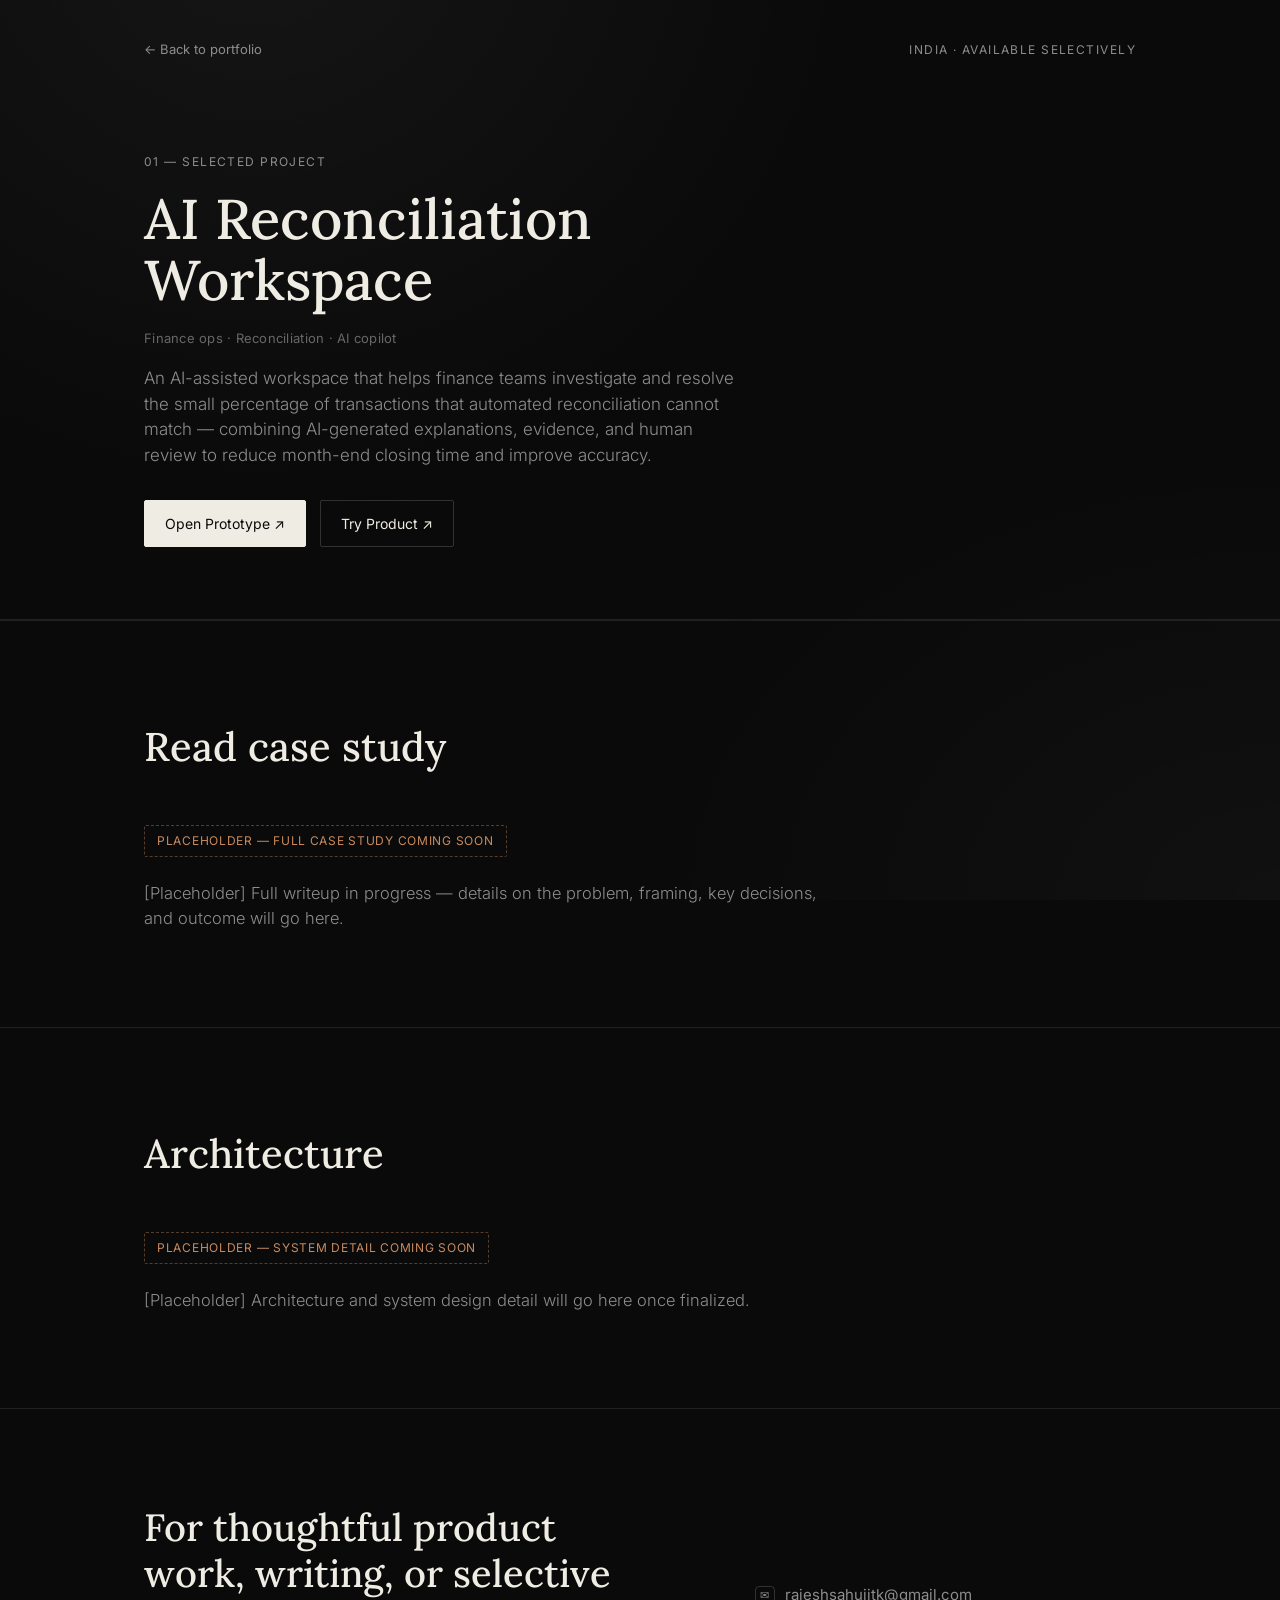
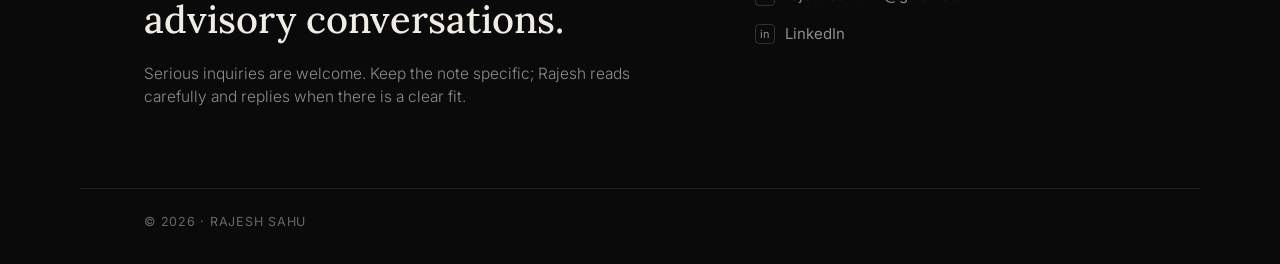
==== projects/ai-reconciliation-workspace.html @ 12efa10c "Add files via upload" ====
<!DOCTYPE html>
<html lang="en">
<head>
<meta charset="UTF-8">
<meta name="viewport" content="width=device-width, initial-scale=1.0">
<title>AI Reconciliation Workspace — Rajesh Sahu</title>
<meta name="description" content="Case study: an AI-assisted workspace for resolving unmatched finance reconciliation transactions.">
<link rel="icon" href="../favicon.ico" sizes="any">
<link rel="apple-touch-icon" href="../apple-touch-icon.png">
<link rel="preconnect" href="https://fonts.googleapis.com">
<link rel="preconnect" href="https://fonts.gstatic.com" crossorigin>
<link href="https://fonts.googleapis.com/css2?family=Lora:ital,wght@0,400;0,500;0,600;1,400;1,500&family=Inter:wght@300;400;500;600&display=swap" rel="stylesheet">
<link rel="stylesheet" href="../styles.css">
</head>
<body>

  <div class="grain"></div>

  <header class="site-header">
    <div class="wrap header-inner">
      <a class="back-link" href="../index.html">← Back to portfolio</a>
      <span class="header-meta">India · Available selectively</span>
    </div>
  </header>

  <section class="project-hero">
    <div class="wrap">
      <span class="section-label">01 — Selected project</span>
      <h1 class="project-title">AI Reconciliation Workspace</h1>
      <p class="project-tags">Finance ops · Reconciliation · AI copilot</p>
      <p class="project-oneliner">
        An AI-assisted workspace that helps finance teams investigate and resolve the small
        percentage of transactions that automated reconciliation cannot match — combining
        AI-generated explanations, evidence, and human review to reduce month-end closing time
        and improve accuracy.
      </p>
      <div class="cta-row">
        <a class="cta-button primary" href="#" target="_blank" rel="noopener">Open Prototype ↗</a>
        <a class="cta-button" href="#" target="_blank" rel="noopener">Try Product ↗</a>
      </div>
    </div>
  </section>

  <section class="section">
    <div class="wrap">
      <div class="section-head">
        <h2>Read case study</h2>
      </div>
      <div class="case-copy">
        <span class="placeholder-note">Placeholder — full case study coming soon</span>
        <p>[Placeholder] Full writeup in progress — details on the problem, framing, key decisions, and outcome will go here.</p>
      </div>
    </div>
  </section>

  <section class="section">
    <div class="wrap">
      <div class="section-head">
        <h2>Architecture</h2>
      </div>
      <div class="case-copy">
        <span class="placeholder-note">Placeholder — system detail coming soon</span>
        <p>[Placeholder] Architecture and system design detail will go here once finalized.</p>
      </div>
    </div>
  </section>

  <footer class="site-footer" id="contact">
    <div class="wrap footer-grid">
      <div class="footer-copy">
        <h2>For thoughtful product work, writing, or selective advisory conversations.</h2>
        <p>Serious inquiries are welcome. Keep the note specific; Rajesh reads carefully and replies when there is a clear fit.</p>
      </div>
      <div class="footer-contact">
        <a href="mailto:rajeshsahuiitk@gmail.com" class="contact-link">
          <span class="icon">✉</span> rajeshsahuiitk@gmail.com
        </a>
        <a href="https://www.linkedin.com/in/sahu-rajesh-160608/" target="_blank" rel="noopener" class="contact-link">
          <span class="icon">in</span> LinkedIn
        </a>
      </div>
    </div>
    <div class="wrap footer-bottom">
      <span>© 2026 · Rajesh Sahu</span>
    </div>
  </footer>

  <script src="../script.js"></script>
</body>
</html>
---- styles.css ----
/* ===================================================
   Tokens
=================================================== */
:root{
  --bg:            #0a0a0b;
  --bg-raised:     #0f0f11;
  --ink:           #efece3;
  --ink-dim:       #8d8d8d;
  --ink-faint:     #67676a;
  --line:          rgba(255,255,255,0.09);
  --line-strong:   rgba(255,255,255,0.16);
  --accent:        #c98a5e; /* quiet warm clay, used only for the arrow hover */

  --serif: 'Lora', Georgia, serif;
  --sans:  'Inter', -apple-system, BlinkMacSystemFont, sans-serif;

  --wrap: 1120px;
  --pad:  clamp(24px, 5vw, 96px);
}

*{ box-sizing: border-box; }
html{ scroll-behavior: smooth; }

body{
  margin:0;
  background: var(--bg);
  color: var(--ink);
  font-family: var(--sans);
  font-weight: 400;
  -webkit-font-smoothing: antialiased;
  line-height: 1.5;
  overflow-x: hidden;
}

.wrap{
  max-width: var(--wrap);
  margin: 0 auto;
  padding-left: var(--pad);
  padding-right: var(--pad);
}

/* faint film-grain / vignette so the black doesn't read flat */
.grain{
  position: fixed;
  inset: 0;
  pointer-events: none;
  z-index: 0;
  background:
    radial-gradient(ellipse at 20% -10%, rgba(255,255,255,0.05), transparent 45%),
    radial-gradient(ellipse at 100% 100%, rgba(255,255,255,0.03), transparent 40%);
}

h1,h2,h3{
  font-family: var(--serif);
  font-weight: 500;
  margin: 0;
  color: var(--ink);
}

a{ color: inherit; text-decoration: none; }

.eyebrow, .section-label, .header-meta{
  font-family: var(--sans);
  font-size: 12px;
  letter-spacing: 0.12em;
  text-transform: uppercase;
  color: var(--ink-dim);
}

/* ===================================================
   Header
=================================================== */
.site-header{
  position: relative;
  z-index: 2;
  padding-top: 40px;
}
.header-inner{
  display: flex;
  justify-content: space-between;
  align-items: baseline;
  flex-wrap: wrap;
  gap: 8px;
}

/* ===================================================
   Hero
=================================================== */
.hero{
  position: relative;
  z-index: 2;
  padding-top: clamp(56px, 10vw, 120px);
  padding-bottom: clamp(64px, 8vw, 110px);
}
.hero-title{
  font-size: clamp(40px, 6.4vw, 84px);
  line-height: 1.06;
  letter-spacing: -0.01em;
  max-width: 18ch;
}
.hero-title-muted{ color: var(--ink-dim); }

.hero-sub{
  margin-top: 32px;
  max-width: 56ch;
  font-size: clamp(16px, 1.6vw, 19px);
  color: var(--ink-dim);
  font-weight: 300;
}

.hero-links{
  margin-top: 40px;
  display: flex;
  gap: 32px;
  flex-wrap: wrap;
}
.hero-links a{
  font-size: 15px;
  color: var(--ink);
  padding-bottom: 2px;
  border-bottom: 1px solid var(--line-strong);
  transition: border-color .25s ease, color .25s ease;
}
.hero-links a:hover{ color: var(--accent); border-color: var(--accent); }
.arrow{ display: inline-block; transition: transform .25s ease; }
.hero-links a:hover .arrow{ transform: translate(2px, 2px); }

/* ===================================================
   Now strip
=================================================== */
.now-strip{
  position: relative;
  z-index: 2;
  border-top: 1px solid var(--line);
  border-bottom: 1px solid var(--line);
  padding: 22px 0;
}
.now-inner{
  display: flex;
  align-items: center;
  gap: clamp(20px, 4vw, 48px);
  flex-wrap: wrap;
}
.now-label{
  font-family: var(--sans);
  font-size: 12px;
  letter-spacing: 0.12em;
  text-transform: uppercase;
  color: var(--ink-faint);
  flex-shrink: 0;
}
.now-list{
  list-style: none;
  margin: 0;
  padding: 0;
  display: flex;
  gap: clamp(20px, 4vw, 40px);
  flex-wrap: wrap;
  font-size: 14.5px;
  color: var(--ink);
  font-weight: 300;
}
.now-key{
  color: var(--ink-faint);
  margin-right: 6px;
}

/* ===================================================
   Experiments
=================================================== */
.exp-grid{
  border-top: 1px solid var(--line);
  display: grid;
  grid-template-columns: repeat(auto-fill, minmax(240px, 1fr));
}
.exp-card{
  display: flex;
  align-items: center;
  justify-content: space-between;
  gap: 12px;
  padding: 20px 22px;
  border-bottom: 1px solid var(--line);
  border-right: 1px solid var(--line);
  transition: background-color .25s ease;
}
.exp-card:hover{ background: rgba(255,255,255,0.02); }
.exp-name{
  font-family: var(--serif);
  font-size: 17px;
  color: var(--ink);
}
.exp-arrow{
  font-size: 15px;
  color: var(--ink-faint);
  transition: transform .25s ease, color .25s ease;
}
.exp-card:hover .exp-arrow{ color: var(--accent); transform: translate(2px,-2px); }

/* ===================================================
   Sections shared
=================================================== */
.section{
  position: relative;
  z-index: 2;
  padding: clamp(56px, 8vw, 96px) 0;
  border-top: 1px solid var(--line);
}
.section-head{
  display: flex;
  justify-content: space-between;
  align-items: baseline;
  flex-wrap: wrap;
  gap: 12px;
  margin-bottom: clamp(28px, 4vw, 48px);
}
.section-head h2{
  font-size: clamp(28px, 3.2vw, 40px);
}

/* rows: projects + writing list */
.list{ border-top: 1px solid var(--line); }
.row{
  display: grid;
  grid-template-columns: 88px 1fr;
  gap: 24px;
  padding: 32px 0;
  border-bottom: 1px solid var(--line);
  transition: background-color .3s ease;
}
.row:hover{ background: rgba(255,255,255,0.015); }
.row-index{
  font-family: var(--sans);
  font-size: 13px;
  letter-spacing: 0.08em;
  color: var(--ink-faint);
  padding-top: 6px;
}
.row-year{ font-variant-numeric: tabular-nums; }

.row-title-line{
  display: flex;
  align-items: center;
  justify-content: space-between;
  gap: 16px;
}
.row-title-line h3{
  font-size: clamp(20px, 2.4vw, 28px);
  font-weight: 500;
}
.row-arrow{
  font-size: 18px;
  color: var(--ink-faint);
  flex-shrink: 0;
  transition: transform .25s ease, color .25s ease;
}
.row:hover .row-arrow{
  color: var(--accent);
  transform: translate(3px, -3px);
}
.row-tags{
  margin: 10px 0 0;
  font-size: 13px;
  letter-spacing: 0.02em;
  color: var(--ink-faint);
}
.row-desc{
  margin: 14px 0 0;
  max-width: 68ch;
  color: var(--ink-dim);
  font-weight: 300;
  font-size: 16px;
}
.row-takeaway{
  margin: 12px 0 0;
  max-width: 68ch;
  font-size: 14.5px;
  font-style: italic;
  color: var(--ink-dim);
  font-weight: 300;
}
.takeaway-label{
  font-style: normal;
  color: var(--ink-faint);
  letter-spacing: 0.02em;
}

/* reveal-on-scroll */
.reveal{
  opacity: 0;
  transform: translateY(14px);
  transition: opacity .6s ease, transform .6s ease;
}
.reveal.in{
  opacity: 1;
  transform: translateY(0);
}

/* ===================================================
   Bio
=================================================== */
.bio-grid{
  display: grid;
  grid-template-columns: 1.3fr 1fr;
  gap: clamp(32px, 6vw, 96px);
}
.bio-copy h2{
  font-size: clamp(28px, 3.2vw, 40px);
  margin-bottom: 24px;
}
.bio-copy p{
  max-width: 46ch;
  color: var(--ink-dim);
  font-weight: 300;
  font-size: 17px;
}
.operating-notes{
  border-top: 1px solid var(--line);
  padding-top: 20px;
}
.operating-notes ul{
  list-style: none;
  margin: 20px 0 0;
  padding: 0;
  display: flex;
  flex-direction: column;
  gap: 14px;
}
.operating-notes li{
  font-size: 15.5px;
  color: var(--ink);
  font-weight: 300;
  padding-bottom: 14px;
  border-bottom: 1px solid var(--line);
}
.operating-notes li:last-child{ border-bottom: none; padding-bottom: 0; }

/* ===================================================
   Footer / Contact
=================================================== */
.site-footer{
  position: relative;
  z-index: 2;
  border-top: 1px solid var(--line);
  padding-top: clamp(56px, 8vw, 96px);
}
.footer-grid{
  display: grid;
  grid-template-columns: 1.4fr 1fr;
  gap: clamp(32px, 6vw, 96px);
  padding-bottom: clamp(40px, 6vw, 64px);
}
.footer-copy h2{
  font-size: clamp(26px, 3.4vw, 38px);
  line-height: 1.2;
  max-width: 20ch;
}
.footer-copy p{
  margin-top: 20px;
  max-width: 50ch;
  color: var(--ink-dim);
  font-weight: 300;
  font-size: 15.5px;
}
.footer-contact{
  display: flex;
  flex-direction: column;
  gap: 16px;
  align-items: flex-start;
  justify-content: center;
}
.contact-link{
  display: inline-flex;
  align-items: center;
  gap: 10px;
  font-size: 15px;
  color: var(--ink-dim);
  transition: color .25s ease;
}
.contact-link .icon{
  display: inline-flex;
  align-items: center;
  justify-content: center;
  width: 20px; height: 20px;
  font-size: 11px;
  border: 1px solid var(--line-strong);
  border-radius: 4px;
  color: var(--ink-dim);
}
.contact-link:hover{ color: var(--ink); }
.contact-link:hover .icon{ color: var(--accent); border-color: var(--accent); }

.footer-bottom{
  border-top: 1px solid var(--line);
  padding-top: 24px;
  padding-bottom: 32px;
  font-size: 12.5px;
  letter-spacing: 0.06em;
  text-transform: uppercase;
  color: var(--ink-faint);
}

/* ===================================================
   Project detail pages
=================================================== */
.back-link{
  font-size: 13px;
  color: var(--ink-dim);
  transition: color .25s ease;
}
.back-link:hover{ color: var(--ink); }

.project-hero{
  position: relative;
  z-index: 2;
  padding-top: clamp(48px, 8vw, 88px);
  padding-bottom: clamp(48px, 6vw, 72px);
  border-bottom: 1px solid var(--line);
}
.project-title{
  margin-top: 16px;
  font-size: clamp(32px, 5vw, 56px);
  line-height: 1.1;
  max-width: 20ch;
}
.project-tags{
  margin-top: 18px;
  font-size: 13px;
  letter-spacing: 0.02em;
  color: var(--ink-faint);
}
.project-oneliner{
  margin-top: 18px;
  max-width: 60ch;
  font-size: 17px;
  color: var(--ink-dim);
  font-weight: 300;
}
.cta-row{
  margin-top: 32px;
  display: flex;
  gap: 14px;
  flex-wrap: wrap;
}
.cta-button{
  font-size: 14px;
  padding: 12px 20px;
  border: 1px solid var(--line-strong);
  border-radius: 2px;
  transition: border-color .25s ease, color .25s ease, background-color .25s ease;
}
.cta-button:hover{
  border-color: var(--accent);
  color: var(--accent);
}
.cta-button.primary{
  background: var(--ink);
  color: var(--bg);
  border-color: var(--ink);
}
.cta-button.primary:hover{
  background: var(--accent);
  border-color: var(--accent);
  color: var(--bg);
}

.case-copy p{
  max-width: 68ch;
  color: var(--ink-dim);
  font-weight: 300;
  font-size: 16.5px;
  margin: 0 0 20px;
}
.case-copy p:last-child{ margin-bottom: 0; }
.case-copy h3{
  font-size: clamp(18px, 2vw, 22px);
  margin: 36px 0 14px;
}
.case-copy h3:first-child{ margin-top: 0; }
.case-copy strong{
  color: var(--ink);
  font-weight: 500;
}
.placeholder-note{
  display: inline-block;
  margin-bottom: 24px;
  font-size: 12px;
  letter-spacing: 0.06em;
  text-transform: uppercase;
  color: var(--accent);
  border: 1px dashed rgba(201,138,94,0.4);
  padding: 6px 12px;
  border-radius: 2px;
}

/* ===================================================
   Responsive
=================================================== */
@media (max-width: 760px){
  .bio-grid, .footer-grid{ grid-template-columns: 1fr; }
  .row{ grid-template-columns: 48px 1fr; gap: 16px; }
  .hero-links{ gap: 20px; }
  .now-inner{ flex-direction: column; align-items: flex-start; gap: 12px; }
  .now-list{ flex-direction: column; gap: 8px; }
  .exp-grid{ grid-template-columns: 1fr; }
}

@media (prefers-reduced-motion: reduce){
  *{ transition: none !important; scroll-behavior: auto !important; }
  .reveal{ opacity: 1; transform: none; }
}
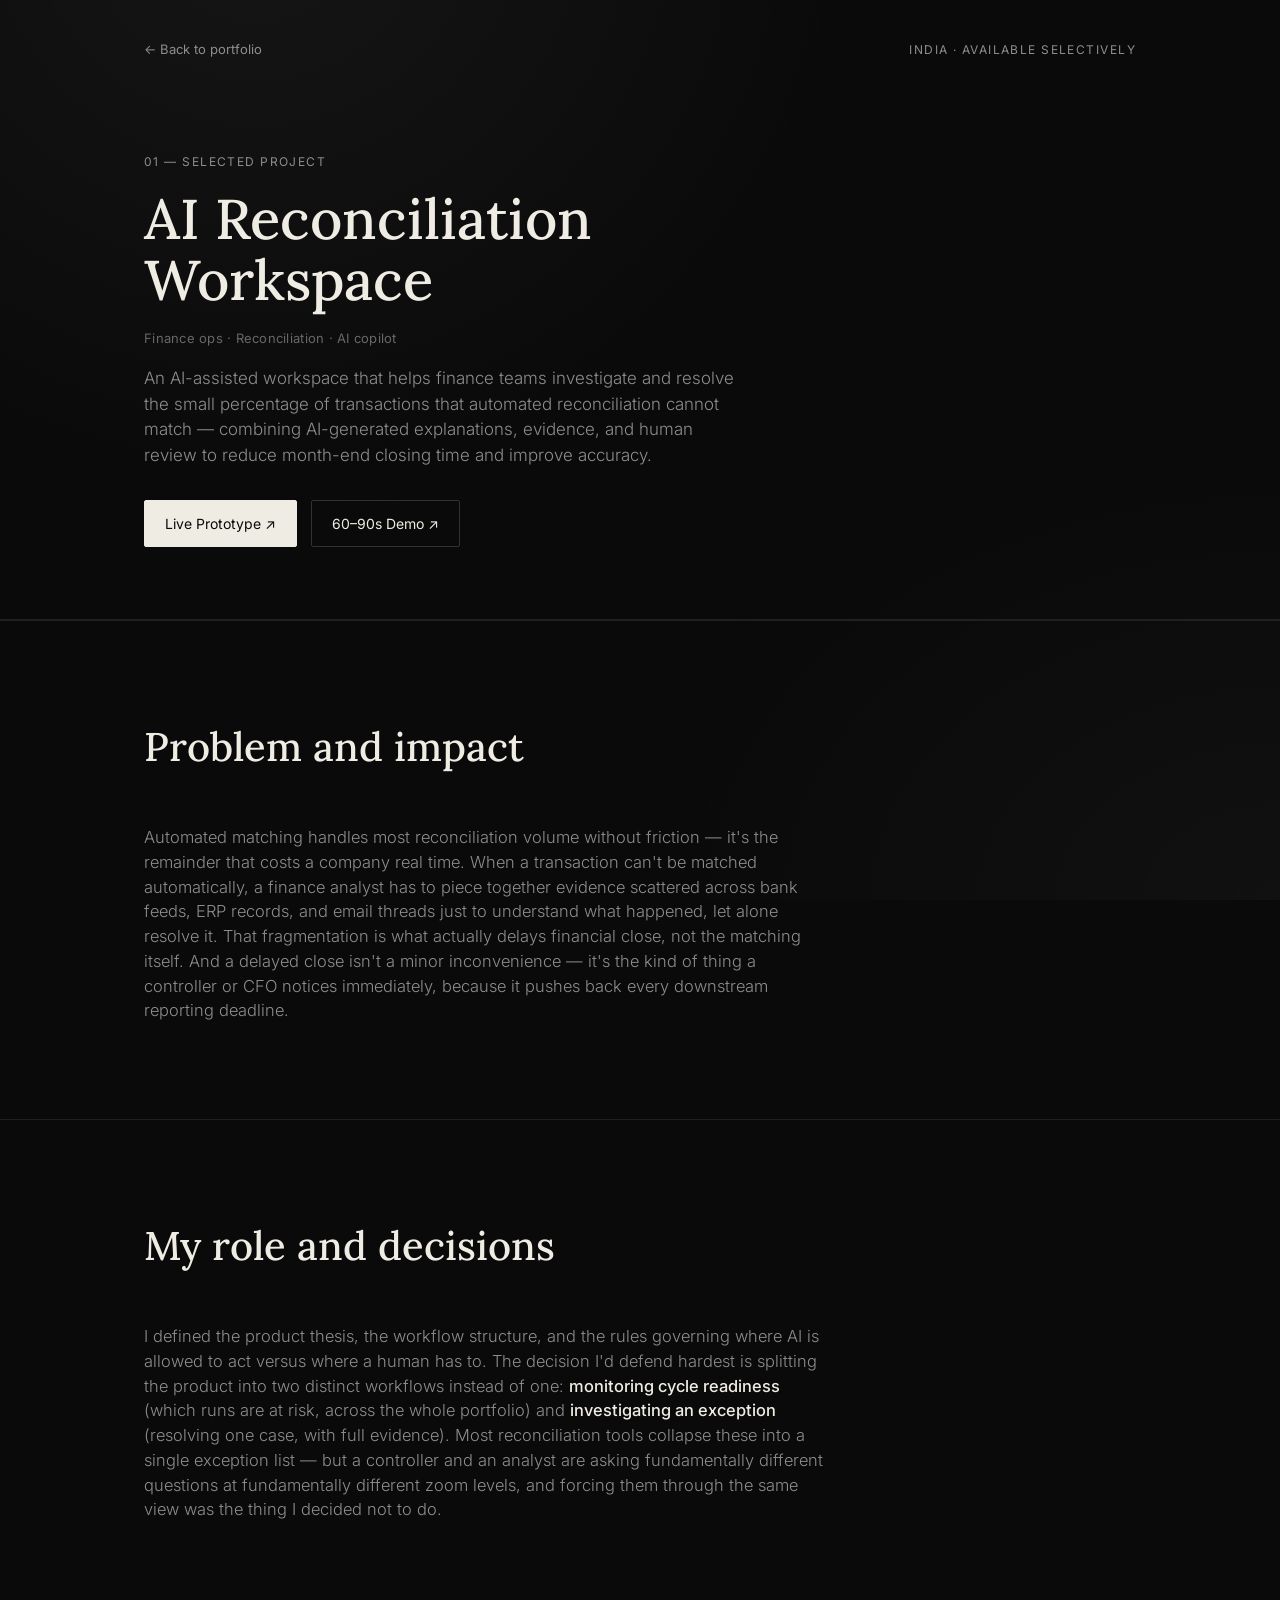
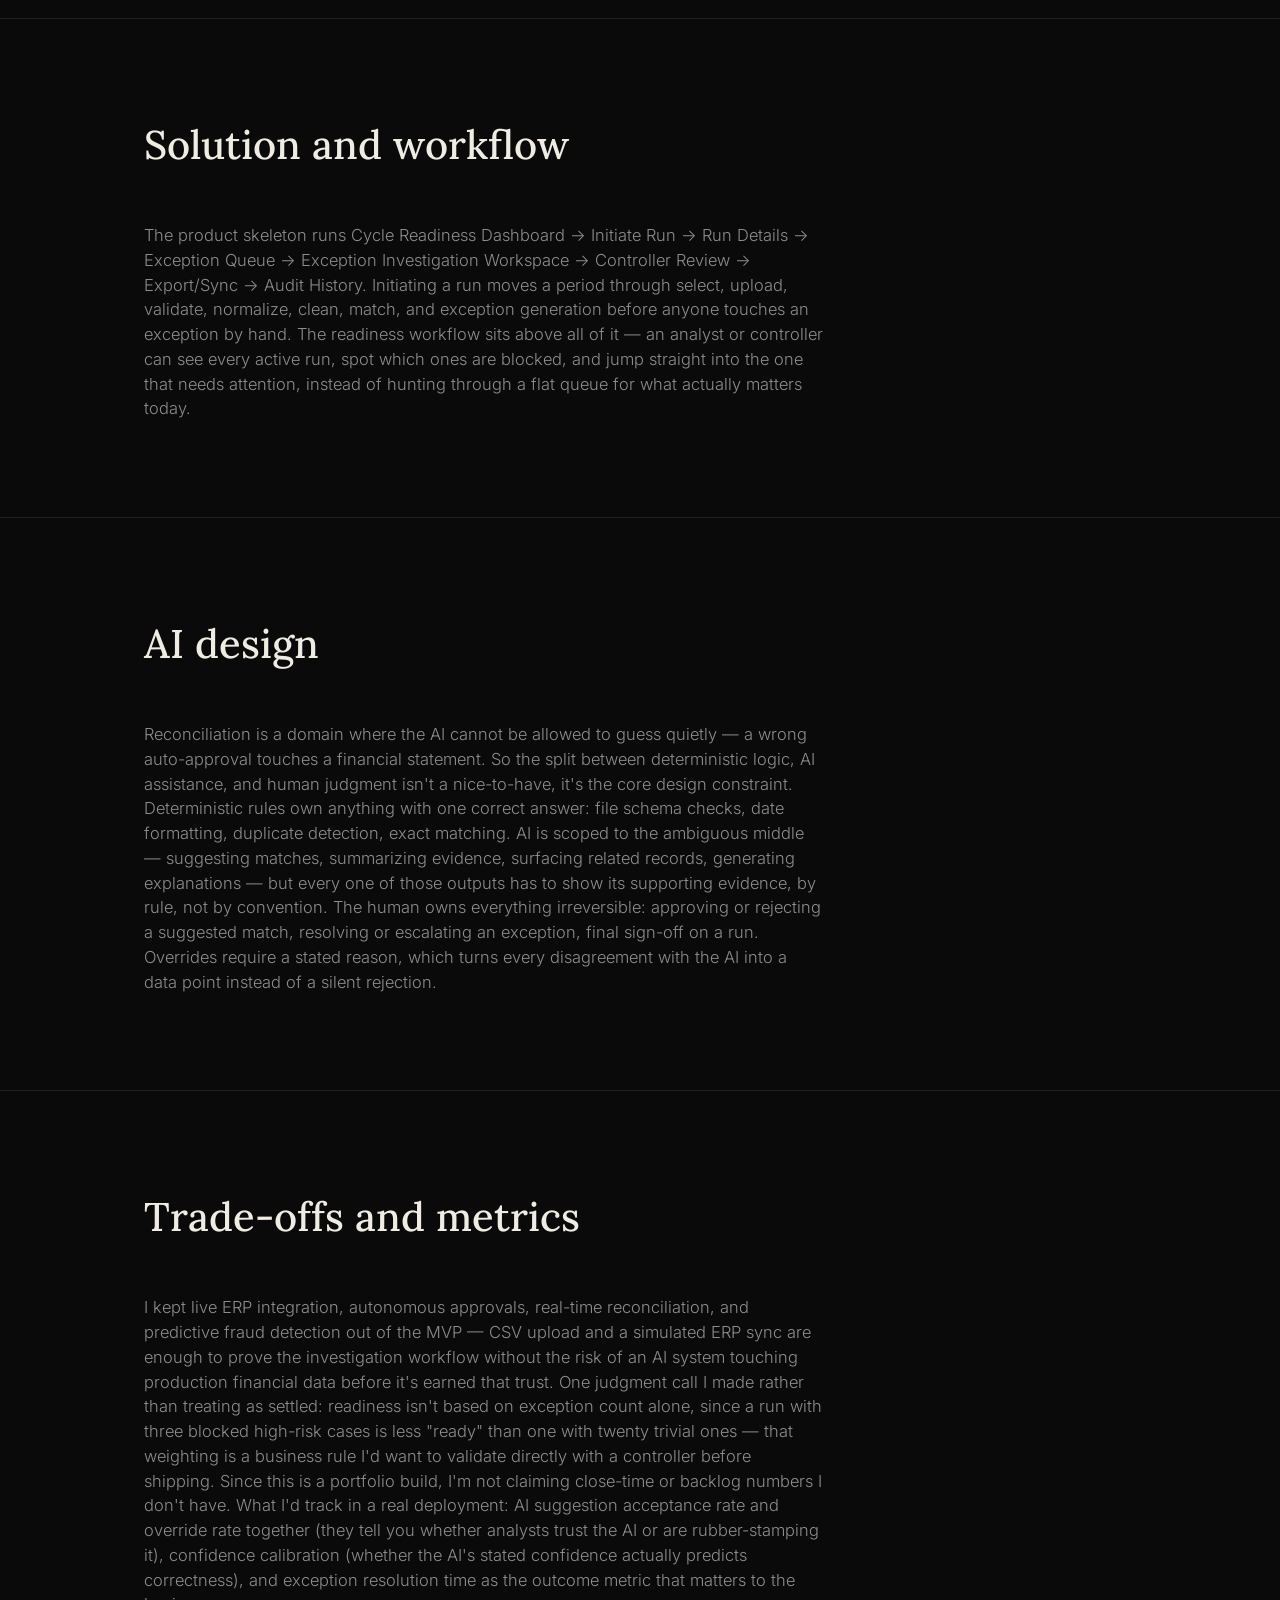
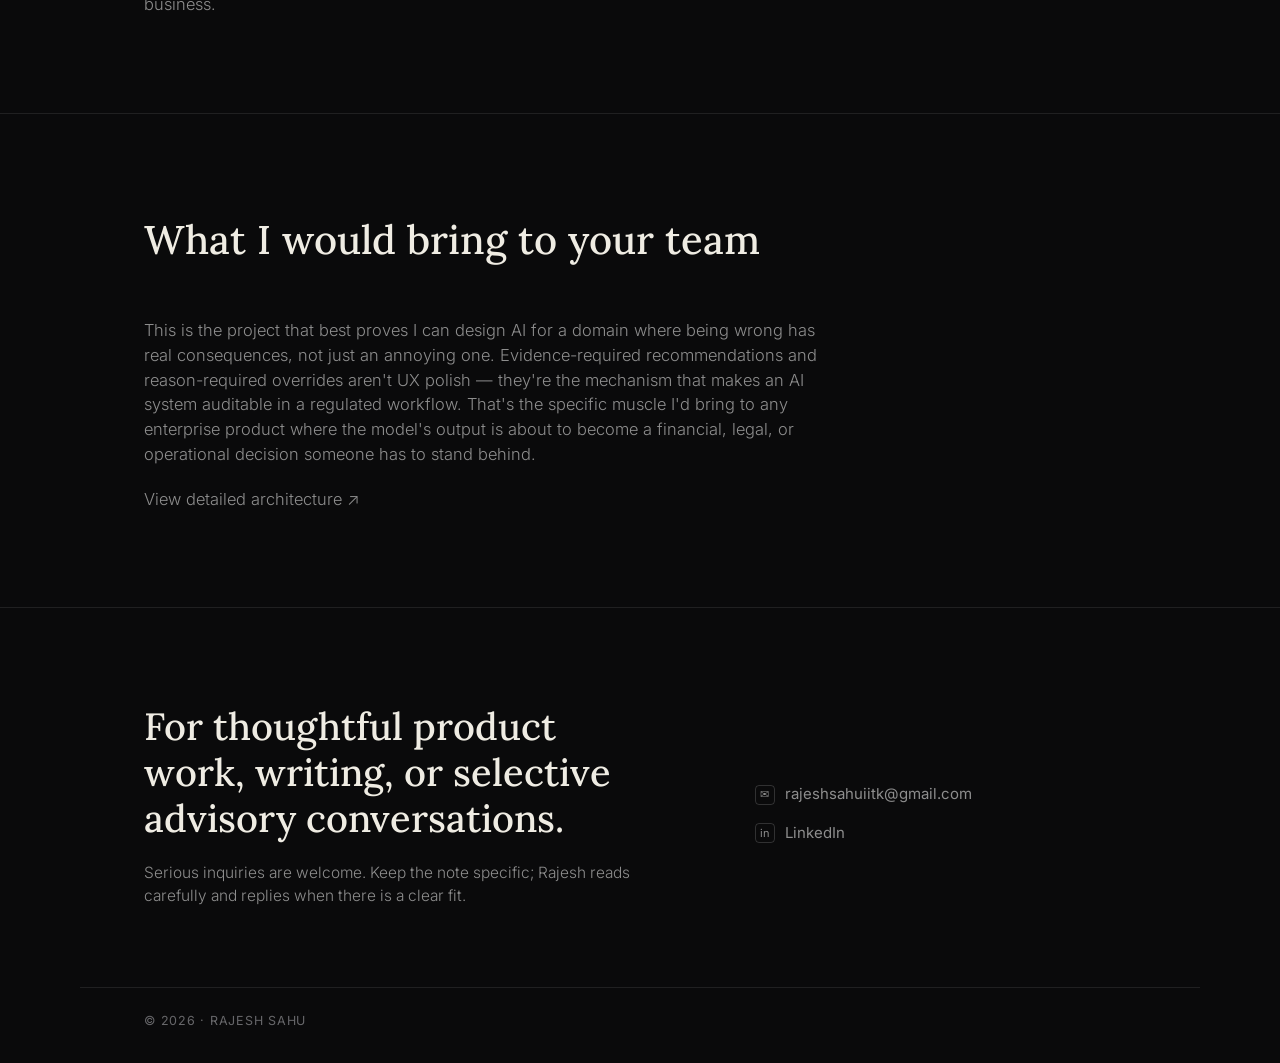
==== commit e2c20ad1: "Add files via upload" ====
--- a/projects/ai-reconciliation-workspace.html
+++ b/projects/ai-reconciliation-workspace.html
@@ -35,8 +35,8 @@
         and improve accuracy.
       </p>
       <div class="cta-row">
-        <a class="cta-button primary" href="#" target="_blank" rel="noopener">Open Prototype ↗</a>
-        <a class="cta-button" href="#" target="_blank" rel="noopener">Try Product ↗</a>
+        <a class="cta-button primary" href="#" target="_blank" rel="noopener">Live Prototype ↗</a>
+        <a class="cta-button" href="#" target="_blank" rel="noopener">60–90s Demo ↗</a>
       </div>
     </div>
   </section>
@@ -44,11 +44,10 @@
   <section class="section">
     <div class="wrap">
       <div class="section-head">
-        <h2>Read case study</h2>
+        <h2>Problem and impact</h2>
       </div>
       <div class="case-copy">
-        <span class="placeholder-note">Placeholder — full case study coming soon</span>
-        <p>[Placeholder] Full writeup in progress — details on the problem, framing, key decisions, and outcome will go here.</p>
+        <p>Automated matching handles most reconciliation volume without friction — it's the remainder that costs a company real time. When a transaction can't be matched automatically, a finance analyst has to piece together evidence scattered across bank feeds, ERP records, and email threads just to understand what happened, let alone resolve it. That fragmentation is what actually delays financial close, not the matching itself. And a delayed close isn't a minor inconvenience — it's the kind of thing a controller or CFO notices immediately, because it pushes back every downstream reporting deadline.</p>
       </div>
     </div>
   </section>
@@ -56,11 +55,55 @@
   <section class="section">
     <div class="wrap">
       <div class="section-head">
-        <h2>Architecture</h2>
+        <h2>My role and decisions</h2>
       </div>
       <div class="case-copy">
-        <span class="placeholder-note">Placeholder — system detail coming soon</span>
-        <p>[Placeholder] Architecture and system design detail will go here once finalized.</p>
+        <p>I defined the product thesis, the workflow structure, and the rules governing where AI is allowed to act versus where a human has to. The decision I'd defend hardest is splitting the product into two distinct workflows instead of one: <strong>monitoring cycle readiness</strong> (which runs are at risk, across the whole portfolio) and <strong>investigating an exception</strong> (resolving one case, with full evidence). Most reconciliation tools collapse these into a single exception list — but a controller and an analyst are asking fundamentally different questions at fundamentally different zoom levels, and forcing them through the same view was the thing I decided not to do.</p>
+      </div>
+    </div>
+  </section>
+
+  <section class="section">
+    <div class="wrap">
+      <div class="section-head">
+        <h2>Solution and workflow</h2>
+      </div>
+      <div class="case-copy">
+        <p>The product skeleton runs Cycle Readiness Dashboard → Initiate Run → Run Details → Exception Queue → Exception Investigation Workspace → Controller Review → Export/Sync → Audit History. Initiating a run moves a period through select, upload, validate, normalize, clean, match, and exception generation before anyone touches an exception by hand. The readiness workflow sits above all of it — an analyst or controller can see every active run, spot which ones are blocked, and jump straight into the one that needs attention, instead of hunting through a flat queue for what actually matters today.</p>
+      </div>
+    </div>
+  </section>
+
+  <section class="section">
+    <div class="wrap">
+      <div class="section-head">
+        <h2>AI design</h2>
+      </div>
+      <div class="case-copy">
+        <p>Reconciliation is a domain where the AI cannot be allowed to guess quietly — a wrong auto-approval touches a financial statement. So the split between deterministic logic, AI assistance, and human judgment isn't a nice-to-have, it's the core design constraint. Deterministic rules own anything with one correct answer: file schema checks, date formatting, duplicate detection, exact matching. AI is scoped to the ambiguous middle — suggesting matches, summarizing evidence, surfacing related records, generating explanations — but every one of those outputs has to show its supporting evidence, by rule, not by convention. The human owns everything irreversible: approving or rejecting a suggested match, resolving or escalating an exception, final sign-off on a run. Overrides require a stated reason, which turns every disagreement with the AI into a data point instead of a silent rejection.</p>
+      </div>
+    </div>
+  </section>
+
+  <section class="section">
+    <div class="wrap">
+      <div class="section-head">
+        <h2>Trade-offs and metrics</h2>
+      </div>
+      <div class="case-copy">
+        <p>I kept live ERP integration, autonomous approvals, real-time reconciliation, and predictive fraud detection out of the MVP — CSV upload and a simulated ERP sync are enough to prove the investigation workflow without the risk of an AI system touching production financial data before it's earned that trust. One judgment call I made rather than treating as settled: readiness isn't based on exception count alone, since a run with three blocked high-risk cases is less "ready" than one with twenty trivial ones — that weighting is a business rule I'd want to validate directly with a controller before shipping. Since this is a portfolio build, I'm not claiming close-time or backlog numbers I don't have. What I'd track in a real deployment: AI suggestion acceptance rate and override rate together (they tell you whether analysts trust the AI or are rubber-stamping it), confidence calibration (whether the AI's stated confidence actually predicts correctness), and exception resolution time as the outcome metric that matters to the business.</p>
+      </div>
+    </div>
+  </section>
+
+  <section class="section">
+    <div class="wrap">
+      <div class="section-head">
+        <h2>What I would bring to your team</h2>
+      </div>
+      <div class="case-copy">
+        <p>This is the project that best proves I can design AI for a domain where being wrong has real consequences, not just an annoying one. Evidence-required recommendations and reason-required overrides aren't UX polish — they're the mechanism that makes an AI system auditable in a regulated workflow. That's the specific muscle I'd bring to any enterprise product where the model's output is about to become a financial, legal, or operational decision someone has to stand behind.</p>
+        <p class="architecture-link"><a href="#" target="_blank" rel="noopener">View detailed architecture ↗</a></p>
       </div>
     </div>
   </section>
